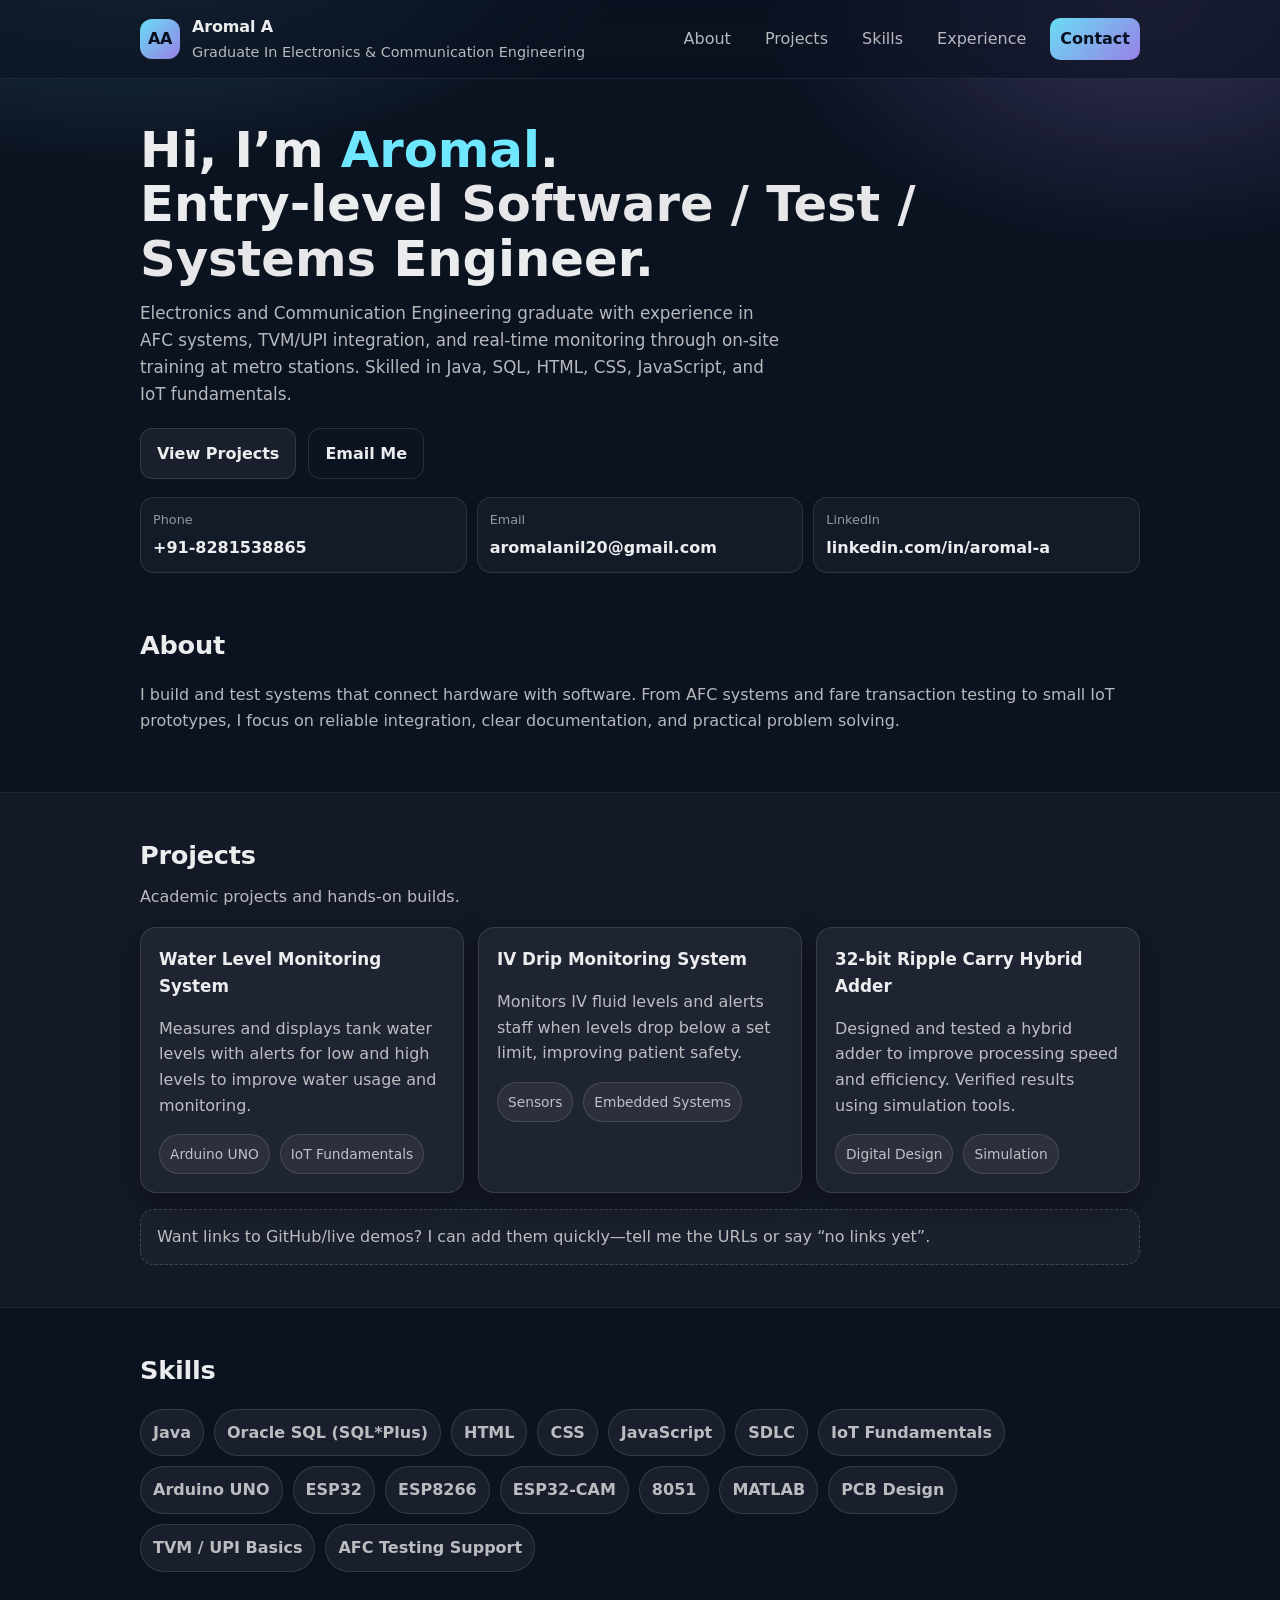
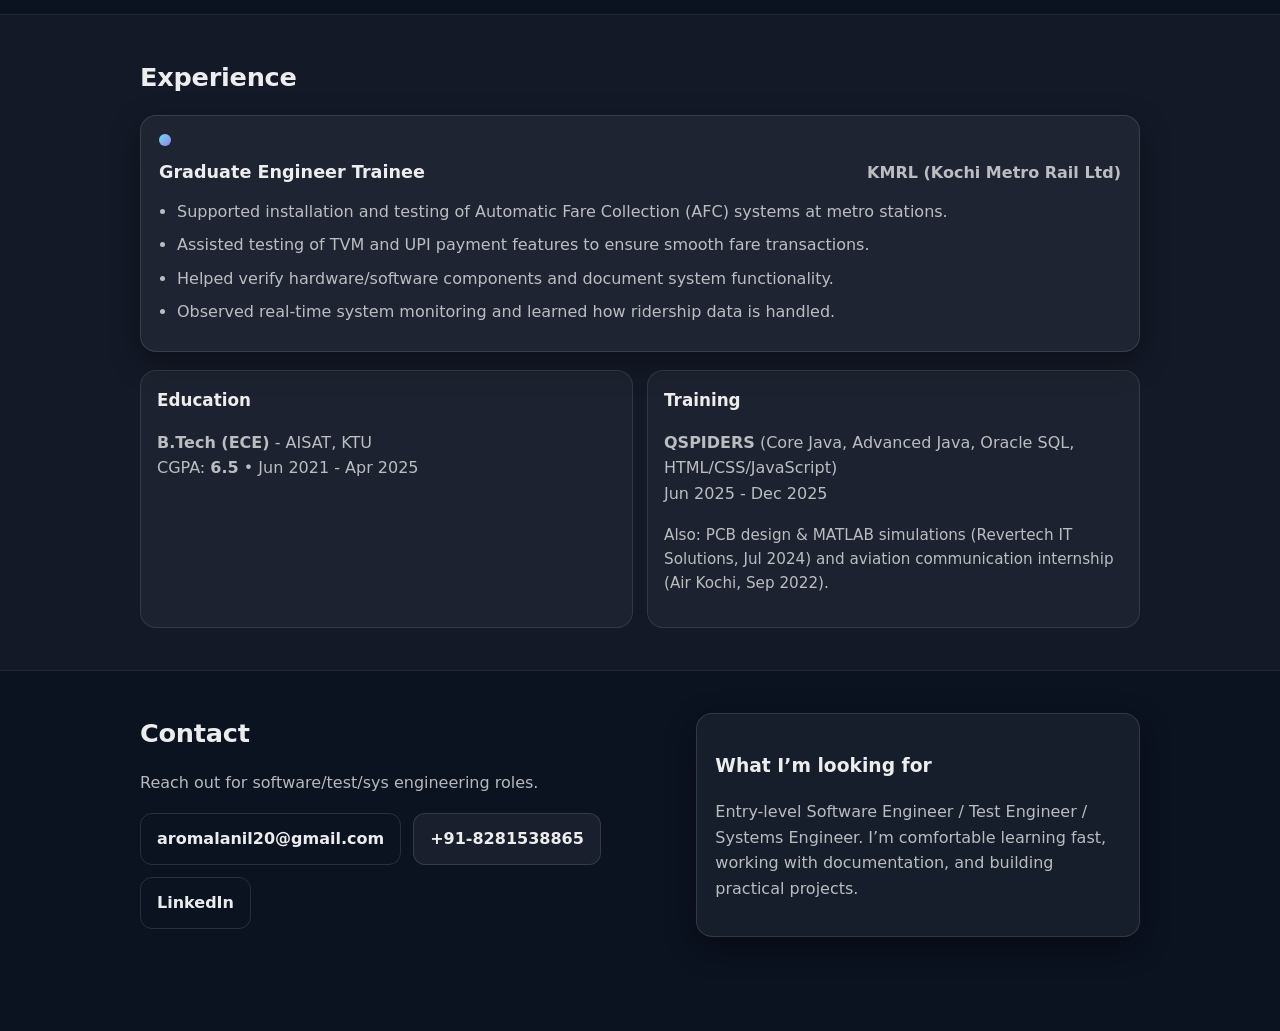
==== index.html @ 4022eb0e "Add files via upload" ====
<!doctype html>
<html lang="en">
  <head>
    <meta charset="utf-8" />
    <meta name="viewport" content="width=device-width, initial-scale=1" />
    <title>Aromal A</title>
    <meta
      name="description"
      content="Portfolio of Aromal A - Electronics & Communication Engineering graduate with experience in AFC systems, Java/SQL, and IoT fundamentals."
    />
    <link rel="stylesheet" href="styles.css" />
  </head>
  <body>
    <a class="skip-link" href="#main">Skip to content</a>

    <header class="site-header">
      <div class="container header-inner">
        <div class="brand" aria-label="Aromal">
          <div class="brand-mark" aria-hidden="true">AA</div>
          <div class="brand-text">
            <div class="brand-name">Aromal A</div>
            <div class="brand-role">Graduate&nbsp;In&nbsp;Electronics&nbsp;&&nbsp;Communication&nbsp;Engineering </div>
          </div>
        </div>

        <nav class="nav" aria-label="Primary">
          <a href="#about">About</a>
          <a href="#projects">Projects</a>
          <a href="#skills">Skills</a>
          <a href="#experience">Experience</a>
          <a href="#contact" class="cta">Contact</a>
        </nav>
      </div>
    </header>

    <main id="main" class="main">
      <section class="hero">
        <div class="container hero-inner">
          <div class="hero-copy">
            <h1>
              Hi, I’m <span class="accent">Aromal</span>.
              <br />
              Entry-level <span class="soft">Software / Test / Systems</span> Engineer.
            </h1>
            <p class="lead">
              Electronics and Communication Engineering graduate with experience in AFC systems, TVM/UPI
              integration, and real-time monitoring through on-site training at metro stations. Skilled in
              Java, SQL, HTML, CSS, JavaScript, and IoT fundamentals.
            </p>

            <div class="hero-actions">
              <a class="button" href="#projects">View Projects</a>
              <a class="button button-secondary" href="mailto:aromalanil20@gmail.com">Email Me</a>
            </div>

            <div class="hero-meta" role="list" aria-label="Quick contact">
              <div class="meta-item" role="listitem">
                <div class="meta-label">Phone</div>
                <div class="meta-value">+91-8281538865</div>
              </div>
              <div class="meta-item" role="listitem">
                <div class="meta-label">Email</div>
                <div class="meta-value">
                  <a href="mailto:aromalanil20@gmail.com">aromalanil20@gmail.com</a>
                </div>
              </div>
              <div class="meta-item" role="listitem">
                <div class="meta-label">LinkedIn</div>
                <div class="meta-value">
                  <a href="https://linkedin.com/in/aromal-a" target="_blank" rel="noreferrer">linkedin.com/in/aromal-a</a>
                </div>
              </div>
            </div>
          </div>
        </div>
      </section>

      <section id="about" class="section">
        <div class="container">
          <div class="section-title">
            <h2>About</h2>
          </div>
          <p class="muted">
            I build and test systems that connect hardware with software. From AFC systems and fare
            transaction testing to small IoT prototypes, I focus on reliable integration, clear documentation,
            and practical problem solving.
          </p>
        </div>
      </section>

      <section id="projects" class="section section-alt">
        <div class="container">
          <div class="section-title">
            <h2>Projects</h2>
            <p class="muted">Academic projects and hands-on builds.</p>
          </div>

          <div class="grid">
            <article class="card">
              <h3>Water Level Monitoring System</h3>
              <p class="muted">
                Measures and displays tank water levels with alerts for low and high levels to improve water usage and monitoring.
              </p>
              <div class="tags" aria-label="Technologies used">
                <span class="tag">Arduino UNO</span>
                <span class="tag">IoT Fundamentals</span>
              </div>
            </article>

            <article class="card">
              <h3>IV Drip Monitoring System</h3>
              <p class="muted">
                Monitors IV fluid levels and alerts staff when levels drop below a set limit, improving patient safety.
              </p>
              <div class="tags" aria-label="Technologies used">
                <span class="tag">Sensors</span>
                <span class="tag">Embedded Systems</span>
              </div>
            </article>

            <article class="card">
              <h3>32-bit Ripple Carry Hybrid Adder</h3>
              <p class="muted">
                Designed and tested a hybrid adder to improve processing speed and efficiency. Verified results using simulation tools.
              </p>
              <div class="tags" aria-label="Technologies used">
                <span class="tag">Digital Design</span>
                <span class="tag">Simulation</span>
              </div>
            </article>
          </div>

          <div class="note">
            Want links to GitHub/live demos? I can add them quickly—tell me the URLs or say “no links yet”.
          </div>
        </div>
      </section>

      <section id="skills" class="section">
        <div class="container">
          <div class="section-title">
            <h2>Skills</h2>
          </div>

          <div class="skills-grid" aria-label="Skills list">
            <div class="skill-pill">Java</div>
            <div class="skill-pill">Oracle SQL (SQL*Plus)</div>
            <div class="skill-pill">HTML</div>
            <div class="skill-pill">CSS</div>
            <div class="skill-pill">JavaScript</div>
            <div class="skill-pill">SDLC</div>
            <div class="skill-pill">IoT Fundamentals</div>
            <div class="skill-pill">Arduino UNO</div>
            <div class="skill-pill">ESP32</div>
            <div class="skill-pill">ESP8266</div>
            <div class="skill-pill">ESP32-CAM</div>
            <div class="skill-pill">8051</div>
            <div class="skill-pill">MATLAB</div>
            <div class="skill-pill">PCB Design</div>
            <div class="skill-pill">TVM / UPI Basics</div>
            <div class="skill-pill">AFC Testing Support</div>
          </div>
        </div>
      </section>

      <section id="experience" class="section section-alt">
        <div class="container">
          <div class="section-title">
            <h2>Experience</h2>
          </div>

          <div class="timeline">
            <div class="timeline-item">
              <div class="timeline-dot" aria-hidden="true"></div>
              <div class="timeline-content">
                <div class="timeline-header">
                  <h3>Graduate Engineer Trainee</h3>
                  <div class="timeline-meta">KMRL (Kochi Metro Rail Ltd)</div>
                </div>
                <ul class="bullets">
                  <li>Supported installation and testing of Automatic Fare Collection (AFC) systems at metro stations.</li>
                  <li>Assisted testing of TVM and UPI payment features to ensure smooth fare transactions.</li>
                  <li>Helped verify hardware/software components and document system functionality.</li>
                  <li>Observed real-time system monitoring and learned how ridership data is handled.</li>
                </ul>
              </div>
            </div>
          </div>

          <div class="two-col">
            <div>
              <h3>Education</h3>
              <p class="muted">
                <strong>B.Tech (ECE)</strong> - AISAT, KTU<br />
                CGPA: <strong>6.5</strong> • Jun 2021 - Apr 2025
              </p>
            </div>
            <div>
              <h3>Training</h3>
              <p class="muted">
                <strong>QSPIDERS</strong> (Core Java, Advanced Java, Oracle SQL, HTML/CSS/JavaScript)<br />
                Jun 2025 - Dec 2025
              </p>
              <p class="muted small">
                Also: PCB design &amp; MATLAB simulations (Revertech IT Solutions, Jul 2024) and aviation communication internship (Air Kochi, Sep 2022).
              </p>
            </div>
          </div>
        </div>
      </section>

      <section id="contact" class="section">
        <div class="container contact-wrap">
          <div>
            <div class="section-title">
              <h2>Contact</h2>
            </div>
            <p class="muted">Reach out for software/test/sys engineering roles.</p>

            <div class="contact-actions">
              <a class="button button-secondary" href="mailto:aromalanil20@gmail.com">aromalanil20@gmail.com</a>
              <a class="button" href="tel:+918281538865">+91-8281538865</a>
              <a class="button button-secondary" href="https://linkedin.com/in/aromal-a" target="_blank" rel="noreferrer">LinkedIn</a>
            </div>
          </div>

          <div class="contact-card" aria-label="Quick note">
            <h3>What I’m looking for</h3>
            <p class="muted">
              Entry-level Software Engineer / Test Engineer / Systems Engineer. I’m comfortable learning fast,
              working with documentation, and building practical projects.
            </p>
          </div>
        </div>
      </section>
    </main>
    </script>
  </body>
</html>
---- styles.css ----
/* Simple, responsive portfolio styling (static HTML + CSS). */

:root {
  --bg: #0b1220;
  --panel: rgba(255, 255, 255, 0.06);
  --text: rgba(255, 255, 255, 0.92);
  --muted: rgba(255, 255, 255, 0.7);
  --muted-2: rgba(255, 255, 255, 0.55);
  --accent: #6ee7ff;
  --accent-2: #a78bfa;
  --border: rgba(255, 255, 255, 0.12);
  --shadow: 0 10px 30px rgba(0, 0, 0, 0.35);
  --radius: 16px;
  --container: 1000px;
  --font: ui-sans-serif, system-ui, -apple-system, Segoe UI, Roboto, Helvetica, Arial, "Apple Color Emoji",
    "Segoe UI Emoji";
}

* {
  box-sizing: border-box;
}

html {
  scroll-behavior: smooth;
}

body {
  margin: 0;
  font-family: var(--font);
  background: radial-gradient(900px 500px at 10% -5%, rgba(110, 231, 255, 0.25), transparent 60%),
    radial-gradient(700px 450px at 90% 0%, rgba(167, 139, 250, 0.25), transparent 55%),
    var(--bg);
  color: var(--text);
  line-height: 1.6;
}

/* (movie-mode overlays removed) */

a {
  color: inherit;
  text-decoration: none;
}

.container {
  width: min(var(--container), calc(100% - 40px));
  margin: 0 auto;
}

.skip-link {
  position: absolute;
  left: -999px;
  top: 10px;
  background: #111a2a;
  color: var(--text);
  padding: 10px 14px;
  border-radius: 10px;
  border: 1px solid var(--border);
  z-index: 9999;
}
.skip-link:focus {
  left: 20px;
}

.site-header {
  position: sticky;
  top: 0;
  z-index: 50;
  backdrop-filter: blur(10px);
  background: rgba(11, 18, 32, 0.6);
  border-bottom: 1px solid rgba(255, 255, 255, 0.08);
}

.header-inner {
  display: flex;
  gap: 16px;
  align-items: center;
  justify-content: space-between;
  padding: 14px 0;
}

.brand {
  display: flex;
  gap: 12px;
  align-items: center;
}

.brand-mark {
  width: 40px;
  height: 40px;
  border-radius: 12px;
  background: linear-gradient(135deg, rgba(110, 231, 255, 0.95), rgba(167, 139, 250, 0.9));
  color: #08101f;
  display: grid;
  place-items: center;
  font-weight: 900;
  letter-spacing: -0.02em;
}

.brand-name {
  font-weight: 850;
  letter-spacing: -0.01em;
}

.brand-role {
  font-size: 0.9rem;
  color: var(--muted);
  margin-top: 1px;
}

.nav {
  display: flex;
  gap: 14px;
  align-items: center;
  flex-wrap: wrap;
  justify-content: flex-end;
}

.nav a {
  padding: 8px 10px;
  border-radius: 10px;
  color: var(--muted);
}
.nav a:hover {
  background: rgba(255, 255, 255, 0.06);
  color: var(--text);
}
.nav a.is-active {
  background: rgba(255, 255, 255, 0.09);
  border: 1px solid rgba(255, 255, 255, 0.12);
  color: var(--text);
}
.nav a.cta {
  color: #07101f;
  background: linear-gradient(135deg, rgba(110, 231, 255, 0.95), rgba(167, 139, 250, 0.9));
  font-weight: 750;
}

.main {
  padding-bottom: 52px;
}

.hero {
  padding: 44px 0 10px;
}

.hero-inner {
  display: grid;
  grid-template-columns: 1fr;
  gap: 26px;
  align-items: start;
}

.hero-copy h1 {
  font-size: clamp(2rem, 4vw, 3.1rem);
  line-height: 1.1;
  margin: 0;
}

.accent {
  color: var(--accent);
}
.soft {
  color: rgba(255, 255, 255, 0.9);
}

.lead {
  margin-top: 14px;
  color: var(--muted);
  font-size: 1.05rem;
  max-width: 60ch;
}

.hero-actions {
  margin-top: 20px;
  display: flex;
  gap: 12px;
  flex-wrap: wrap;
}

.button {
  display: inline-flex;
  align-items: center;
  justify-content: center;
  padding: 12px 16px;
  border-radius: 12px;
  border: 1px solid rgba(255, 255, 255, 0.12);
  background: rgba(255, 255, 255, 0.06);
  color: var(--text);
  font-weight: 700;
}
.button:hover {
  background: rgba(255, 255, 255, 0.09);
}

.button-secondary {
  background: transparent;
}

.hero-meta {
  margin-top: 18px;
  display: grid;
  grid-template-columns: repeat(3, minmax(0, 1fr));
  gap: 10px;
}

.meta-item {
  padding: 12px 12px;
  border-radius: 14px;
  border: 1px solid rgba(255, 255, 255, 0.1);
  background: rgba(255, 255, 255, 0.04);
}
.meta-label {
  font-size: 0.8rem;
  color: var(--muted-2);
}
.meta-value {
  margin-top: 4px;
  font-weight: 700;
  word-break: break-word;
}

.section {
  padding: 42px 0;
}
.section-alt {
  background: rgba(255, 255, 255, 0.03);
  border-top: 1px solid rgba(255, 255, 255, 0.06);
  border-bottom: 1px solid rgba(255, 255, 255, 0.06);
}

.section-title h2 {
  margin: 0;
  font-size: 1.6rem;
  letter-spacing: -0.01em;
}
.section-title p {
  margin: 8px 0 0;
}
.muted {
  color: var(--muted);
}
.small {
  font-size: 0.95rem;
}

.grid {
  margin-top: 18px;
  display: grid;
  grid-template-columns: repeat(3, minmax(0, 1fr));
  gap: 14px;
}

.card {
  border-radius: var(--radius);
  padding: 18px;
  border: 1px solid rgba(255, 255, 255, 0.12);
  background: rgba(255, 255, 255, 0.05);
  box-shadow: var(--shadow);
}
.card h3 {
  margin: 0;
  font-size: 1.05rem;
}
.card .tags {
  margin-top: 12px;
  display: flex;
  gap: 10px;
  flex-wrap: wrap;
}

.tag {
  font-size: 0.86rem;
  padding: 8px 10px;
  border-radius: 999px;
  background: rgba(255, 255, 255, 0.06);
  border: 1px solid rgba(255, 255, 255, 0.12);
  color: var(--muted);
}

.note {
  margin-top: 16px;
  padding: 14px 16px;
  border: 1px dashed rgba(255, 255, 255, 0.18);
  border-radius: 14px;
  color: var(--muted);
  background: rgba(255, 255, 255, 0.03);
}

.skills-grid {
  margin-top: 18px;
  display: flex;
  flex-wrap: wrap;
  gap: 10px;
}

.skill-pill {
  padding: 10px 12px;
  border-radius: 999px;
  background: rgba(255, 255, 255, 0.06);
  border: 1px solid rgba(255, 255, 255, 0.12);
  color: var(--muted);
  font-weight: 650;
}

.timeline {
  margin-top: 18px;
}

.timeline-item {
  border-radius: var(--radius);
  padding: 18px;
  border: 1px solid rgba(255, 255, 255, 0.12);
  background: rgba(255, 255, 255, 0.05);
  box-shadow: var(--shadow);
}

.timeline-dot {
  width: 12px;
  height: 12px;
  border-radius: 999px;
  background: linear-gradient(135deg, rgba(110, 231, 255, 0.95), rgba(167, 139, 250, 0.9));
  margin-bottom: 12px;
}

.timeline-header {
  display: flex;
  gap: 10px;
  flex-wrap: wrap;
  align-items: baseline;
  justify-content: space-between;
}
.timeline-header h3 {
  margin: 0;
  font-size: 1.1rem;
}
.timeline-meta {
  color: var(--muted);
  font-weight: 650;
}

.bullets {
  margin: 12px 0 0;
  padding-left: 18px;
  color: var(--muted);
}
.bullets li {
  margin: 8px 0;
}

.two-col {
  margin-top: 18px;
  display: grid;
  grid-template-columns: 1fr 1fr;
  gap: 14px;
}
.two-col > div {
  border-radius: var(--radius);
  border: 1px solid rgba(255, 255, 255, 0.1);
  background: rgba(255, 255, 255, 0.04);
  padding: 16px;
}
.two-col h3 {
  margin: 0;
  font-size: 1.05rem;
}

.contact-wrap {
  display: grid;
  grid-template-columns: 1.1fr 0.9fr;
  gap: 14px;
}

.contact-actions {
  margin-top: 18px;
  display: flex;
  gap: 12px;
  flex-wrap: wrap;
}

.contact-card {
  border-radius: var(--radius);
  border: 1px solid rgba(255, 255, 255, 0.12);
  background: rgba(255, 255, 255, 0.05);
  padding: 18px;
  box-shadow: var(--shadow);
}

.footer {
  padding: 22px 0 30px;
  border-top: 1px solid rgba(255, 255, 255, 0.08);
  background: rgba(0, 0, 0, 0.12);
}

.footer-inner {
  display: flex;
  gap: 14px;
  justify-content: space-between;
  flex-wrap: wrap;
}

@media (max-width: 920px) {
  .hero-inner {
    grid-template-columns: 1fr;
  }
  .hero-meta {
    grid-template-columns: 1fr;
  }
  .grid {
    grid-template-columns: 1fr;
  }
  .two-col {
    grid-template-columns: 1fr;
  }
  .contact-wrap {
    grid-template-columns: 1fr;
  }
}

/* (movie-mode CSS removed) */
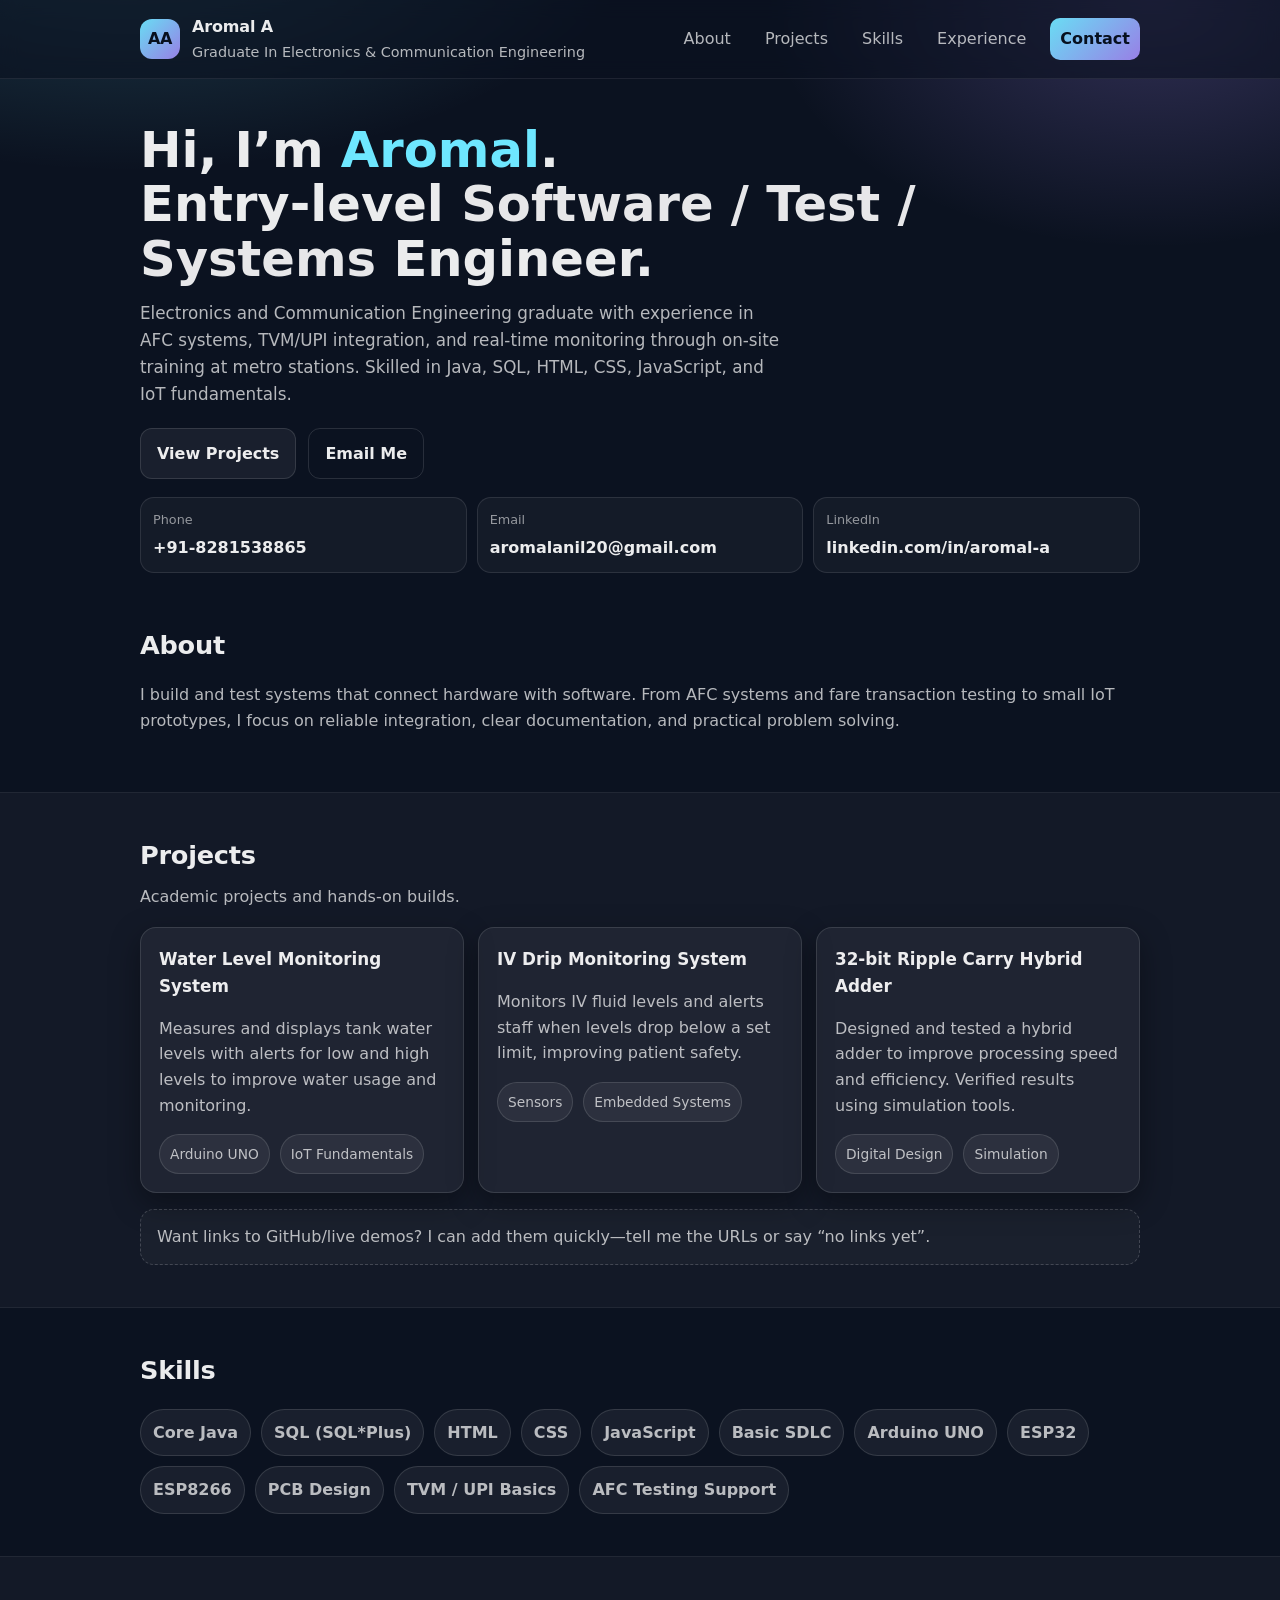
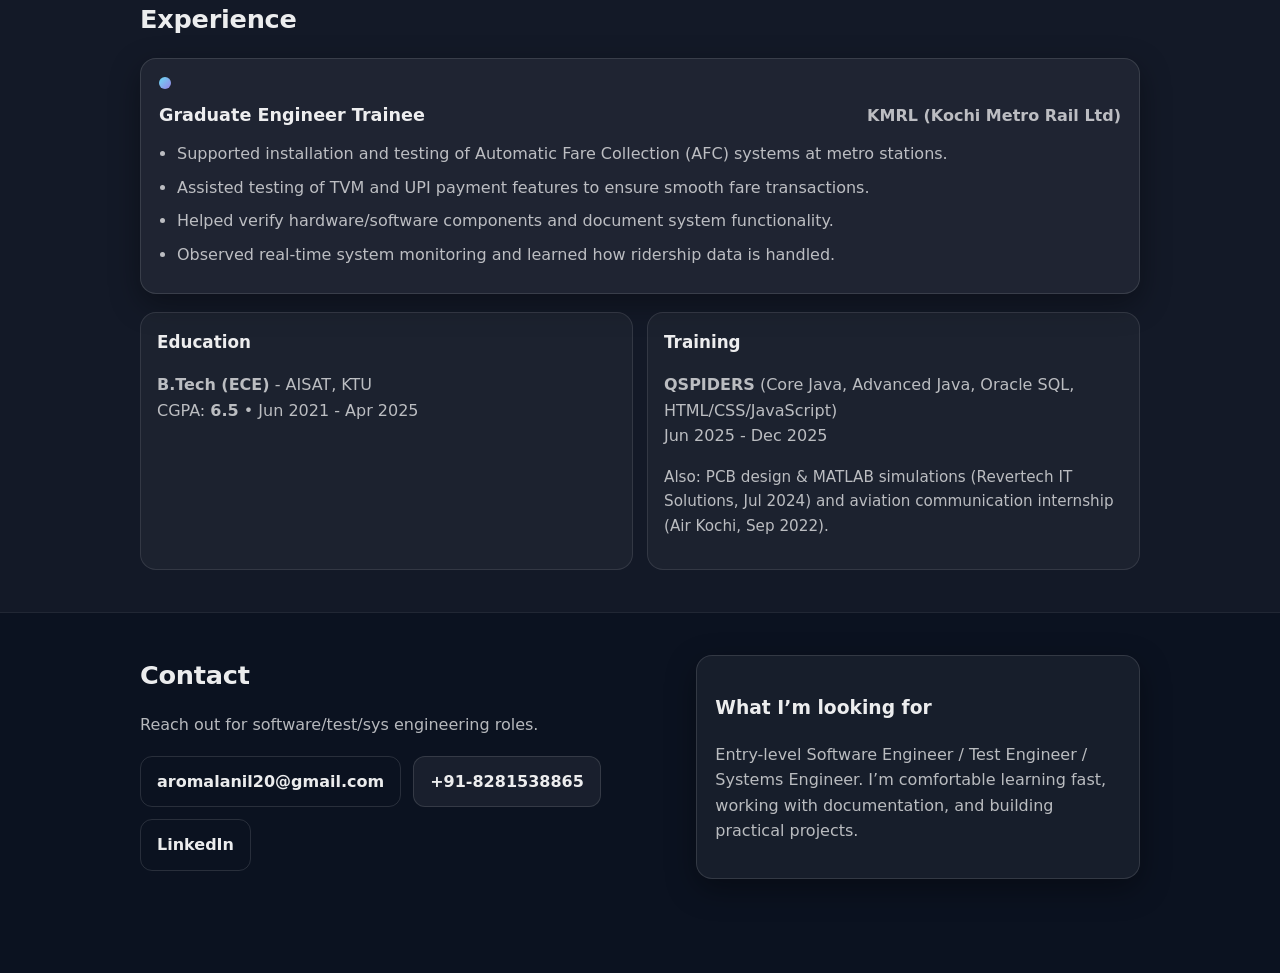
==== commit 2eeee22d: "Add files via upload" ====
--- a/index.html
+++ b/index.html
@@ -143,19 +143,15 @@
           </div>
 
           <div class="skills-grid" aria-label="Skills list">
-            <div class="skill-pill">Java</div>
-            <div class="skill-pill">Oracle SQL (SQL*Plus)</div>
+            <div class="skill-pill">Core Java</div>
+            <div class="skill-pill">SQL (SQL*Plus)</div>
             <div class="skill-pill">HTML</div>
             <div class="skill-pill">CSS</div>
             <div class="skill-pill">JavaScript</div>
-            <div class="skill-pill">SDLC</div>
-            <div class="skill-pill">IoT Fundamentals</div>
+            <div class="skill-pill">Basic SDLC</div>
             <div class="skill-pill">Arduino UNO</div>
             <div class="skill-pill">ESP32</div>
             <div class="skill-pill">ESP8266</div>
-            <div class="skill-pill">ESP32-CAM</div>
-            <div class="skill-pill">8051</div>
-            <div class="skill-pill">MATLAB</div>
             <div class="skill-pill">PCB Design</div>
             <div class="skill-pill">TVM / UPI Basics</div>
             <div class="skill-pill">AFC Testing Support</div>
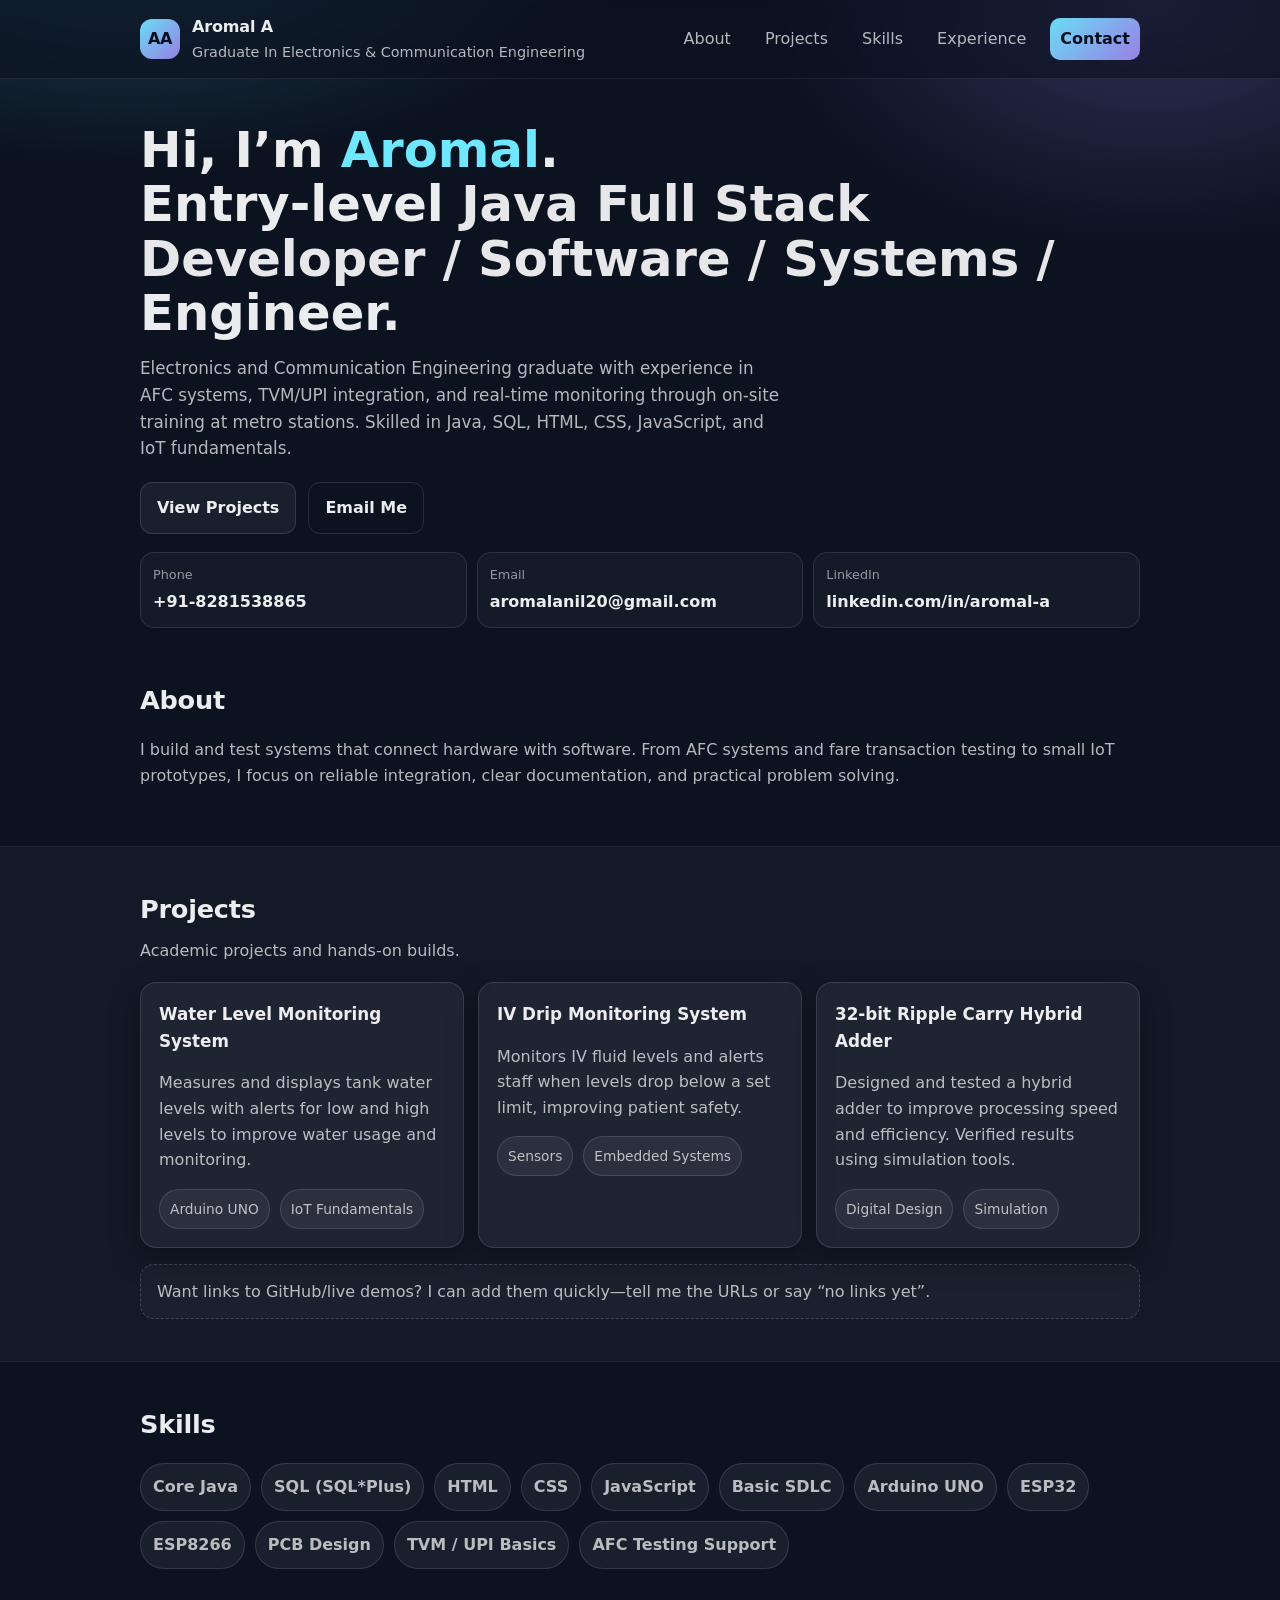
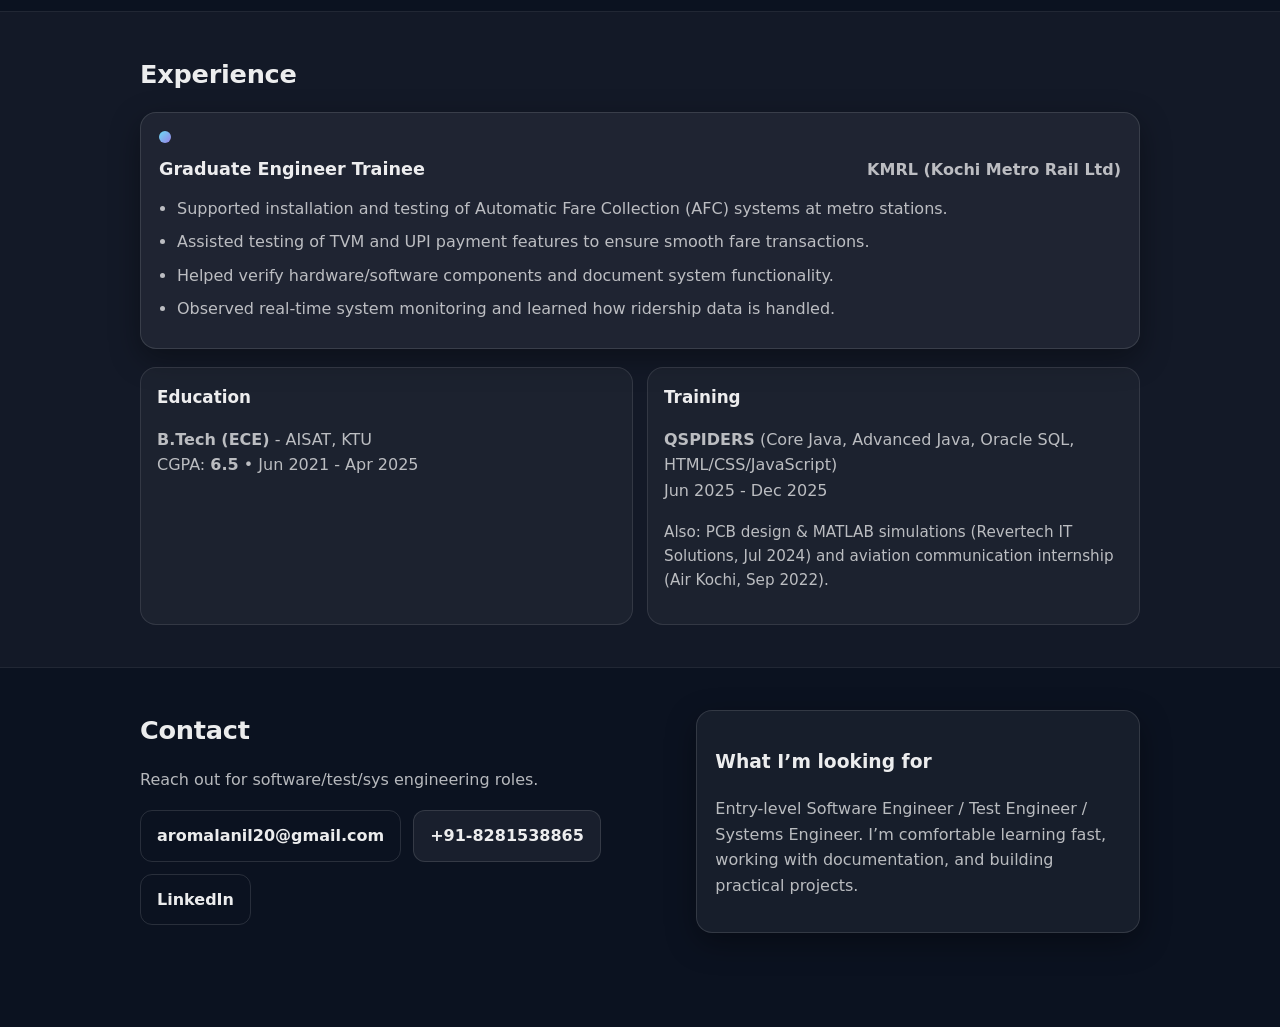
==== commit 35643d4b: "Add files via upload" ====
--- a/index.html
+++ b/index.html
@@ -40,7 +40,7 @@
             <h1>
               Hi, I’m <span class="accent">Aromal</span>.
               <br />
-              Entry-level <span class="soft">Software / Test / Systems</span> Engineer.
+              Entry-level <span class="soft">Java Full Stack Developer / Software / Systems /</span> Engineer.
             </h1>
             <p class="lead">
               Electronics and Communication Engineering graduate with experience in AFC systems, TVM/UPI
@@ -67,7 +67,7 @@
               <div class="meta-item" role="listitem">
                 <div class="meta-label">LinkedIn</div>
                 <div class="meta-value">
-                  <a href="https://linkedin.com/in/aromal-a" target="_blank" rel="noreferrer">linkedin.com/in/aromal-a</a>
+                  <a href="https://www.linkedin.com/in/aromal-a-7055a6337" target="_blank" rel="noreferrer">linkedin.com/in/aromal-a</a>
                 </div>
               </div>
             </div>
@@ -216,7 +216,7 @@
             <div class="contact-actions">
               <a class="button button-secondary" href="mailto:aromalanil20@gmail.com">aromalanil20@gmail.com</a>
               <a class="button" href="tel:+918281538865">+91-8281538865</a>
-              <a class="button button-secondary" href="https://linkedin.com/in/aromal-a" target="_blank" rel="noreferrer">LinkedIn</a>
+              <a class="button button-secondary" href="https://www.linkedin.com/in/aromal-a-7055a6337" target="_blank" rel="noreferrer">LinkedIn</a>
             </div>
           </div>
 
